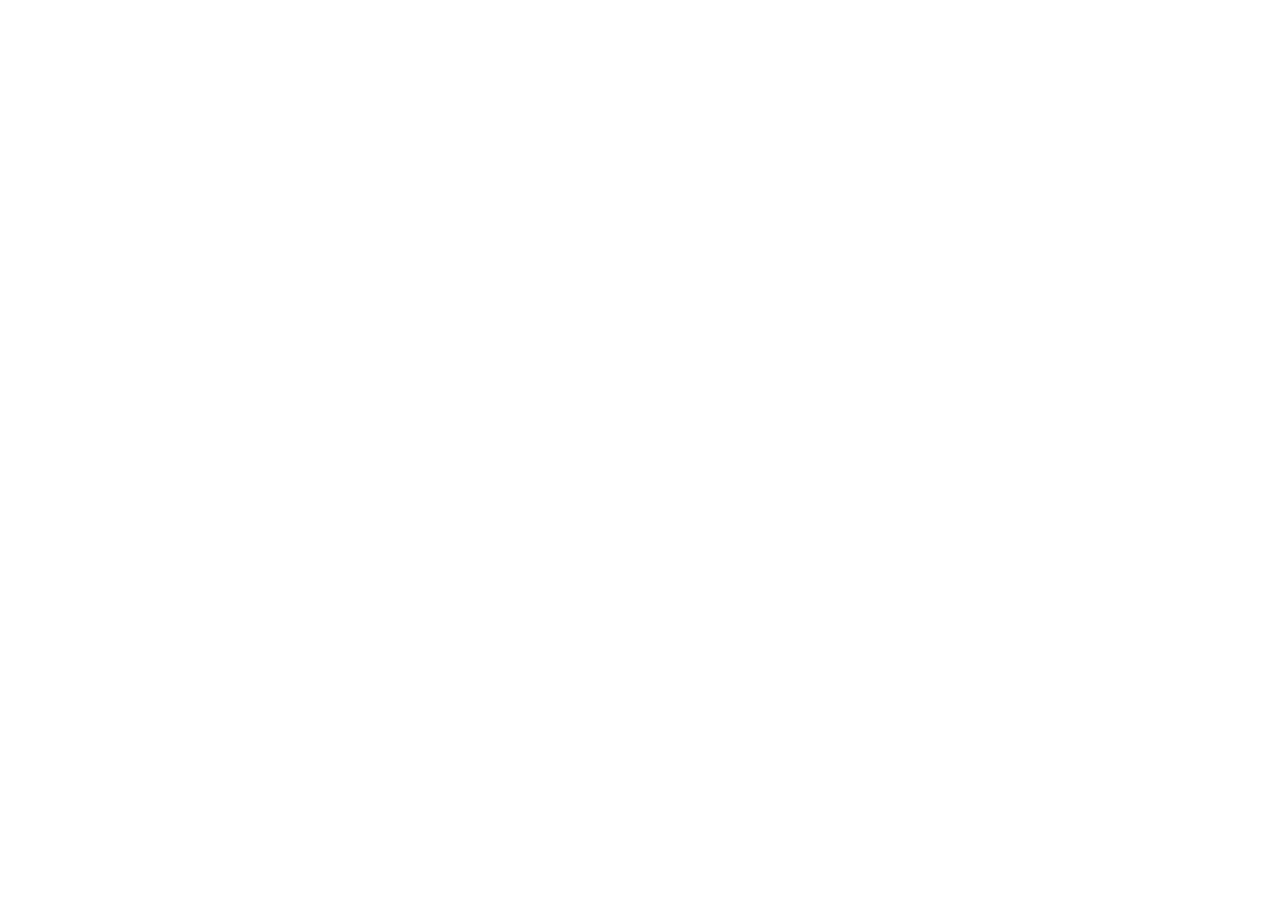
==== app/index.html @ e315a5f7 "Publish ParFocal legal and support pages" ====
<!DOCTYPE html>
<html lang="fr">
<head>
<meta charset="utf-8">
<meta name="viewport" content="width=device-width, initial-scale=1">
<title>ParFocal — Installer</title>
<meta name="description" content="Installer la bêta de ParFocal sur iPhone, via TestFlight. Une application de lecture, un mot à la fois.">
<link rel="canonical" href="https://parfocal.fr/app/">
<meta property="og:type" content="website">
<meta property="og:site_name" content="ParFocal">
<meta property="og:title" content="ParFocal — Installer">
<meta property="og:description" content="Installer la bêta de ParFocal sur iPhone, via TestFlight. Une application de lecture, un mot à la fois.">
<meta property="og:url" content="https://parfocal.fr/app/">
<meta property="og:locale" content="fr_FR">
<meta property="og:image" content="https://parfocal.fr/og-image.png">
<meta property="og:image:width" content="1200">
<meta property="og:image:height" content="630">
<meta property="og:image:alt" content="The ParFocal lettermark: a white F closing on a red dot, on black.">
<meta name="twitter:card" content="summary_large_image">
<link rel="icon" href="../favicon.png" sizes="any">
<link rel="stylesheet" href="../_style.css">
<script>
  // ─────────────────────────────────────────────────────────────────────────
  // The one line to change. Everything else on this page follows from it.
  //
  //   ""                                        → shows the "coming soon" card
  //   "https://testflight.apple.com/join/XXXX"  → beta
  //   "https://apps.apple.com/app/idXXXXXXXXX"  → public launch
  //
  // parfocal.fr/app is the only address ever printed, shared or encoded in a
  // QR code. Changing this constant re-points every one of them at once —
  // an already-printed QR keeps working when the beta becomes the App Store.
  // ─────────────────────────────────────────────────────────────────────────
  var DESTINATION = "https://testflight.apple.com/join/dW6gZmTW";

  if (DESTINATION) { window.location.replace(DESTINATION); }
</script>
</head>
<body>
<main>
  <p class="brand">ParFocal<span>.</span></p>
  <p class="tagline">One word at a time.</p>

  <h1>Installer ParFocal</h1>

  <div class="lede">
    <p><strong>La bêta de ParFocal est ouverte sur iPhone.</strong>
    Vous êtes redirigé vers TestFlight, l'app d'Apple pour les versions de test.
    Si rien ne se passe, ouvrez
    <a href="https://testflight.apple.com/join/dW6gZmTW">le lien TestFlight</a>.
    Installez TestFlight si on vous le propose, puis ParFocal. Cherchez-la
    via ce lien, pas dans l'App Store : d'autres apps aux noms proches n'ont rien
    à voir avec ParFocal.</p>
  </div>

  <h2>Vous avez reçu un lien ou un QR code ?</h2>
  <p>Il pointe vers cette page, et c'est voulu. Le lien ne change jamais —
  seule sa destination change : la beta TestFlight aujourd'hui, l'App Store
  ensuite. Un QR code imprimé aujourd'hui fonctionnera encore après la
  publication.</p>

  <hr>
  <footer>
    <p><a href="../aide.html">Aide</a> ·
    <a href="../confidentialite.html">Confidentialité</a> ·
    <a href="../conditions.html">Conditions</a> ·
    <a href="../mentions-legales.html">Mentions légales</a></p>
    <p>ParFocal — un projet indépendant.</p>
  </footer>
</main>
</body>
</html>
---- _style.css ----
/* Shared styling for the ParFocal legal pages. Mirrors theme/tokens.ts. */
:root {
  --bg: #000000;
  --surface: #1C1C1E;
  --separator: #38383A;
  --text: #FFFFFF;
  --text-secondary: rgba(235, 235, 245, 0.8);
  --text-tertiary: rgba(235, 235, 245, 0.6);
  --accent: #FF3B30;
}
* { box-sizing: border-box; }
body {
  margin: 0;
  padding: 32px 20px 64px;
  background: var(--bg);
  color: var(--text-secondary);
  font: 16px/1.65 -apple-system, BlinkMacSystemFont, "Segoe UI", Roboto, sans-serif;
  -webkit-text-size-adjust: 100%;
}
main { max-width: 680px; margin: 0 auto; }
.brand {
  font-size: 28px; font-weight: 700; letter-spacing: -0.5px;
  color: var(--text); margin: 0 0 4px;
}
.brand span { color: var(--accent); }
.tagline { color: var(--text-tertiary); font-size: 14px; margin: 0 0 40px; }
h1 { font-size: 24px; color: var(--text); margin: 0 0 8px; letter-spacing: -0.3px; }
h2 {
  font-size: 17px; color: var(--text); margin: 40px 0 12px;
  letter-spacing: -0.2px;
}
.updated { color: var(--text-tertiary); font-size: 14px; margin: 0 0 32px; }
.lede {
  background: var(--surface); border-radius: 12px; padding: 20px;
  margin: 0 0 8px; color: var(--text);
}
.lede p:last-child { margin-bottom: 0; }
p { margin: 0 0 14px; }
ul { margin: 0 0 14px; padding-left: 22px; }
li { margin-bottom: 8px; }
a { color: var(--accent); text-decoration: none; }
a:hover { text-decoration: underline; }
code {
  font-family: ui-monospace, SFMono-Regular, Menlo, monospace;
  font-size: 14px; color: var(--text);
  background: var(--surface); padding: 1px 5px; border-radius: 4px;
}
hr { border: 0; border-top: 1px solid var(--separator); margin: 48px 0 24px; }
footer { color: var(--text-tertiary); font-size: 14px; }
footer a { color: var(--text-tertiary); text-decoration: underline; }

/* Language switcher. Sits between the tagline and the h1 on bilingual pages. */
.lang {
  font-size: 14px; color: var(--text-tertiary);
  margin: -28px 0 28px;
}
.lang a { color: var(--text-tertiary); text-decoration: underline; }
.lang [aria-current] { color: var(--text); }

/* Collection notice: GDPR article 13 information, shown where an address is
   actually asked for rather than only in the policy. */
.notice { font-size: 14px; color: var(--text-tertiary); }

/* Keyboard focus. The browser default is a thin outline in the system accent,
   which all but disappears against this near-black ground — WCAG 2.4.7 asks
   for a visible indicator, not merely a present one. :focus-visible, not
   :focus, so a mouse click does not leave a ring behind.
   The offset keeps the ring off the glyphs; the shadow keeps it legible even
   where a link sits on --surface rather than on the page background. */
a:focus-visible {
  outline: 2px solid var(--text);
  outline-offset: 3px;
  border-radius: 2px;
  box-shadow: 0 0 0 5px var(--bg);
}

/* Proposition Jade pour legal/_style.css — bloc « Essayer la bêta ».
   Aucune ressource externe. Tokens repris de :root de _style.css. Un seul rouge :
   le point de la marque, pas le bouton. */
.beta {
  display: grid; grid-template-columns: auto 1fr; gap: 24px; align-items: center;
  background: var(--surface); border-radius: 16px; padding: 24px; margin: 0 0 8px;
}
.beta__qr {
  display: block; background: #fff; border-radius: 12px; padding: 16px; /* zone de silence du QR */
  line-height: 0;
}
.beta__qr img { width: 168px; height: 168px; display: block; }
.beta__title { color: var(--text); font-size: 20px; font-weight: 700; letter-spacing: -0.3px; margin: 0 0 6px; }
.beta__text { margin: 0 0 16px; font-size: 15px; }
.btn {
  display: inline-block; background: var(--text); color: var(--bg);
  font-weight: 600; padding: 12px 20px; border-radius: 999px; text-decoration: none;
}
.btn:hover { text-decoration: none; opacity: .88; }
.beta__url { display: block; margin-top: 10px; font-size: 14px; color: var(--text-tertiary); }
@media (max-width: 520px) {
  .beta { grid-template-columns: 1fr; justify-items: start; padding: 20px; }
  .beta__qr img { width: 152px; height: 152px; }
  .btn { width: 100%; text-align: center; }
}
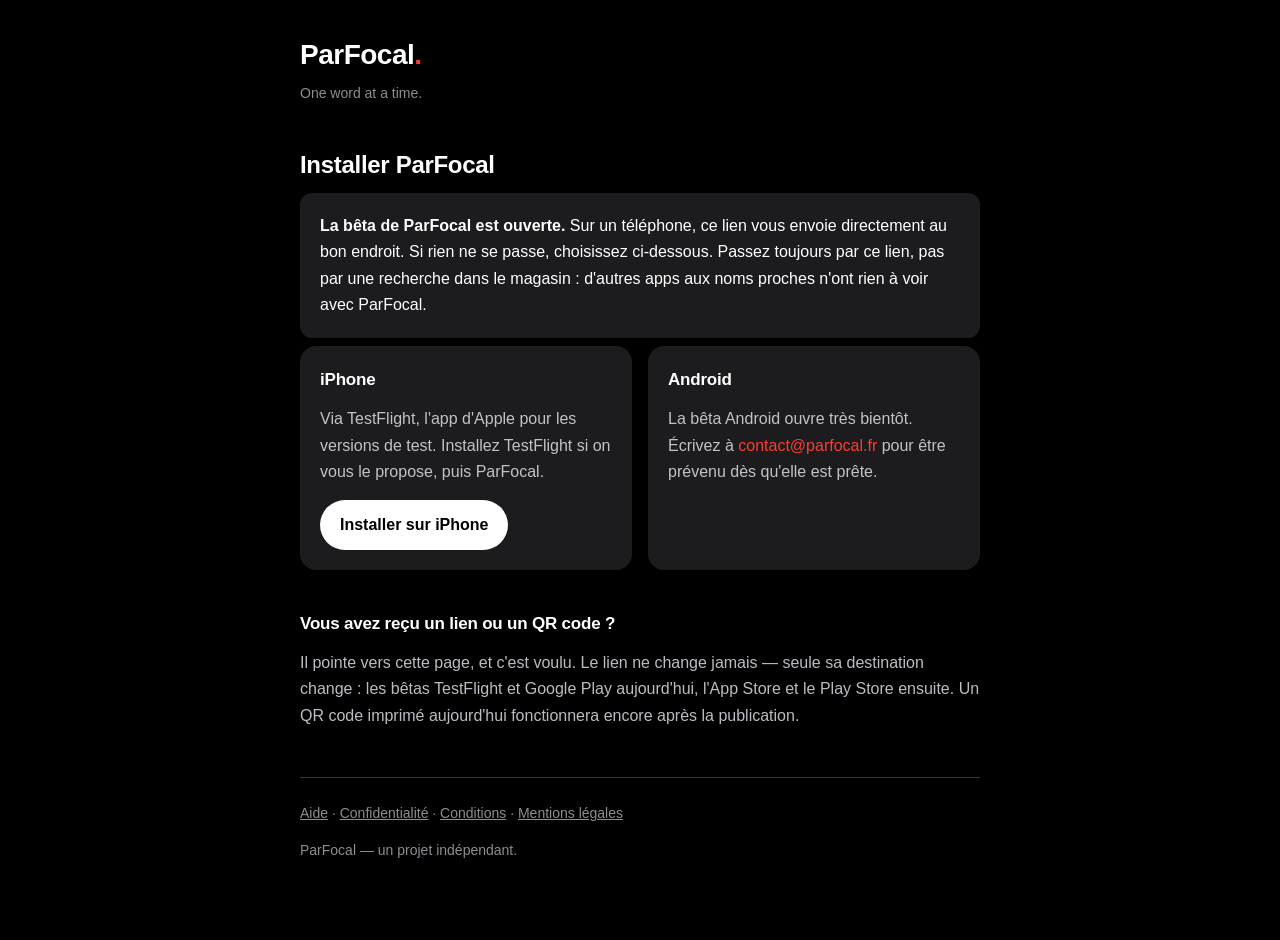
==== commit ed4fa2ac: "Publish ParFocal legal and support pages" ====
--- a/app/index.html
+++ b/app/index.html
@@ -4,37 +4,56 @@
 <meta charset="utf-8">
 <meta name="viewport" content="width=device-width, initial-scale=1">
 <title>ParFocal — Installer</title>
-<meta name="description" content="Installer la bêta de ParFocal sur iPhone, via TestFlight. Une application de lecture, un mot à la fois.">
+<meta name="description" content="Installer la bêta de ParFocal sur iPhone (TestFlight) ou Android (Google Play). Une application de lecture, un mot à la fois.">
 <link rel="canonical" href="https://parfocal.fr/app/">
 <meta property="og:type" content="website">
 <meta property="og:site_name" content="ParFocal">
 <meta property="og:title" content="ParFocal — Installer">
-<meta property="og:description" content="Installer la bêta de ParFocal sur iPhone, via TestFlight. Une application de lecture, un mot à la fois.">
+<meta property="og:description" content="Installer la bêta de ParFocal sur iPhone (TestFlight) ou Android (Google Play). Une application de lecture, un mot à la fois.">
 <meta property="og:url" content="https://parfocal.fr/app/">
 <meta property="og:locale" content="fr_FR">
 <meta property="og:image" content="https://parfocal.fr/og-image.png">
 <meta property="og:image:width" content="1200">
 <meta property="og:image:height" content="630">
-<meta property="og:image:alt" content="The ParFocal lettermark: a white F closing on a red dot, on black.">
+<meta property="og:image:alt" content="The ParFocal icon: a white lens around a red dot, on a red-to-black gradient.">
 <meta name="twitter:card" content="summary_large_image">
 <link rel="icon" href="../favicon.png" sizes="any">
+<link rel="apple-touch-icon" href="../apple-touch-icon.png">
 <link rel="stylesheet" href="../_style.css">
 <script>
   // ─────────────────────────────────────────────────────────────────────────
-  // The one line to change. Everything else on this page follows from it.
+  // The two lines to change. Everything else on this page follows from them.
   //
-  //   ""                                        → shows the "coming soon" card
-  //   "https://testflight.apple.com/join/XXXX"  → beta
-  //   "https://apps.apple.com/app/idXXXXXXXXX"  → public launch
+  //   IOS_DESTINATION
+  //     "https://testflight.apple.com/join/XXXX"   → iPhone beta
+  //     "https://apps.apple.com/app/idXXXXXXXXX"   → iPhone public launch
+  //   ANDROID_DESTINATION
+  //     ""                                          → Android « bientôt » card
+  //     "https://play.google.com/apps/testing/com.pavass.parfocal" → Android beta (opt-in)
+  //     "https://play.google.com/store/apps/details?id=com.pavass.parfocal" → Android launch
   //
   // parfocal.fr/app is the only address ever printed, shared or encoded in a
-  // QR code. Changing this constant re-points every one of them at once —
-  // an already-printed QR keeps working when the beta becomes the App Store.
+  // QR code. A phone is sent to its own store; a computer sees both choices.
+  // An already-printed QR keeps working on both platforms.
   // ─────────────────────────────────────────────────────────────────────────
-  var DESTINATION = "https://testflight.apple.com/join/dW6gZmTW";
+  var IOS_DESTINATION = "https://testflight.apple.com/join/dW6gZmTW";
+  var ANDROID_DESTINATION = "";
 
-  if (DESTINATION) { window.location.replace(DESTINATION); }
+  var ua = navigator.userAgent || "";
+  var isAndroid = /android/i.test(ua);
+  var isIOS = /iphone|ipad|ipod/i.test(ua) ||
+    (/macintosh/i.test(ua) && navigator.maxTouchPoints > 1); // iPadOS reports as a Mac
+  if (isIOS && IOS_DESTINATION) { window.location.replace(IOS_DESTINATION); }
+  if (isAndroid && ANDROID_DESTINATION) { window.location.replace(ANDROID_DESTINATION); }
+  document.documentElement.className = isAndroid ? "is-android" : (isIOS ? "is-ios" : "");
 </script>
+<style>
+  .choice { display: grid; grid-template-columns: 1fr 1fr; gap: 16px; margin: 0 0 24px; }
+  .choice > div { background: var(--surface); border-radius: 16px; padding: 20px; }
+  .choice h2 { margin-top: 0; }
+  .android-ready { display: none; }
+  @media (max-width: 520px) { .choice { grid-template-columns: 1fr; } }
+</style>
 </head>
 <body>
 <main>
@@ -44,19 +63,43 @@
   <h1>Installer ParFocal</h1>
 
   <div class="lede">
-    <p><strong>La bêta de ParFocal est ouverte sur iPhone.</strong>
-    Vous êtes redirigé vers TestFlight, l'app d'Apple pour les versions de test.
-    Si rien ne se passe, ouvrez
-    <a href="https://testflight.apple.com/join/dW6gZmTW">le lien TestFlight</a>.
-    Installez TestFlight si on vous le propose, puis ParFocal. Cherchez-la
-    via ce lien, pas dans l'App Store : d'autres apps aux noms proches n'ont rien
-    à voir avec ParFocal.</p>
+    <p><strong>La bêta de ParFocal est ouverte.</strong> Sur un téléphone, ce
+    lien vous envoie directement au bon endroit. Si rien ne se passe, choisissez
+    ci-dessous. Passez toujours par ce lien, pas par une recherche dans le
+    magasin : d'autres apps aux noms proches n'ont rien à voir avec ParFocal.</p>
   </div>
+
+  <div class="choice">
+    <div>
+      <h2>iPhone</h2>
+      <p>Via TestFlight, l'app d'Apple pour les versions de test. Installez
+      TestFlight si on vous le propose, puis ParFocal.</p>
+      <a class="btn" id="ios-link" href="https://testflight.apple.com/join/dW6gZmTW">Installer sur iPhone</a>
+    </div>
+    <div>
+      <h2>Android</h2>
+      <p class="android-ready">Via Google Play. Acceptez de devenir testeur,
+      puis installez ParFocal depuis Google Play.</p>
+      <a class="btn android-ready" id="android-link" href="#">Installer sur Android</a>
+      <p class="android-soon">La bêta Android ouvre très bientôt. Écrivez à
+      <a href="mailto:contact@parfocal.fr?subject=B%C3%AAta%20Android">contact@parfocal.fr</a>
+      pour être prévenu dès qu'elle est prête.</p>
+    </div>
+  </div>
+  <script>
+    document.getElementById("ios-link").href = IOS_DESTINATION;
+    if (ANDROID_DESTINATION) {
+      document.getElementById("android-link").href = ANDROID_DESTINATION;
+      var r = document.querySelectorAll(".android-ready");
+      for (var i = 0; i < r.length; i++) { r[i].style.display = "block"; }
+      document.querySelector(".android-soon").style.display = "none";
+    }
+  </script>
 
   <h2>Vous avez reçu un lien ou un QR code ?</h2>
   <p>Il pointe vers cette page, et c'est voulu. Le lien ne change jamais —
-  seule sa destination change : la beta TestFlight aujourd'hui, l'App Store
-  ensuite. Un QR code imprimé aujourd'hui fonctionnera encore après la
+  seule sa destination change : les bêtas TestFlight et Google Play aujourd'hui,
+  l'App Store et le Play Store ensuite. Un QR code imprimé aujourd'hui fonctionnera encore après la
   publication.</p>
 
   <hr>
